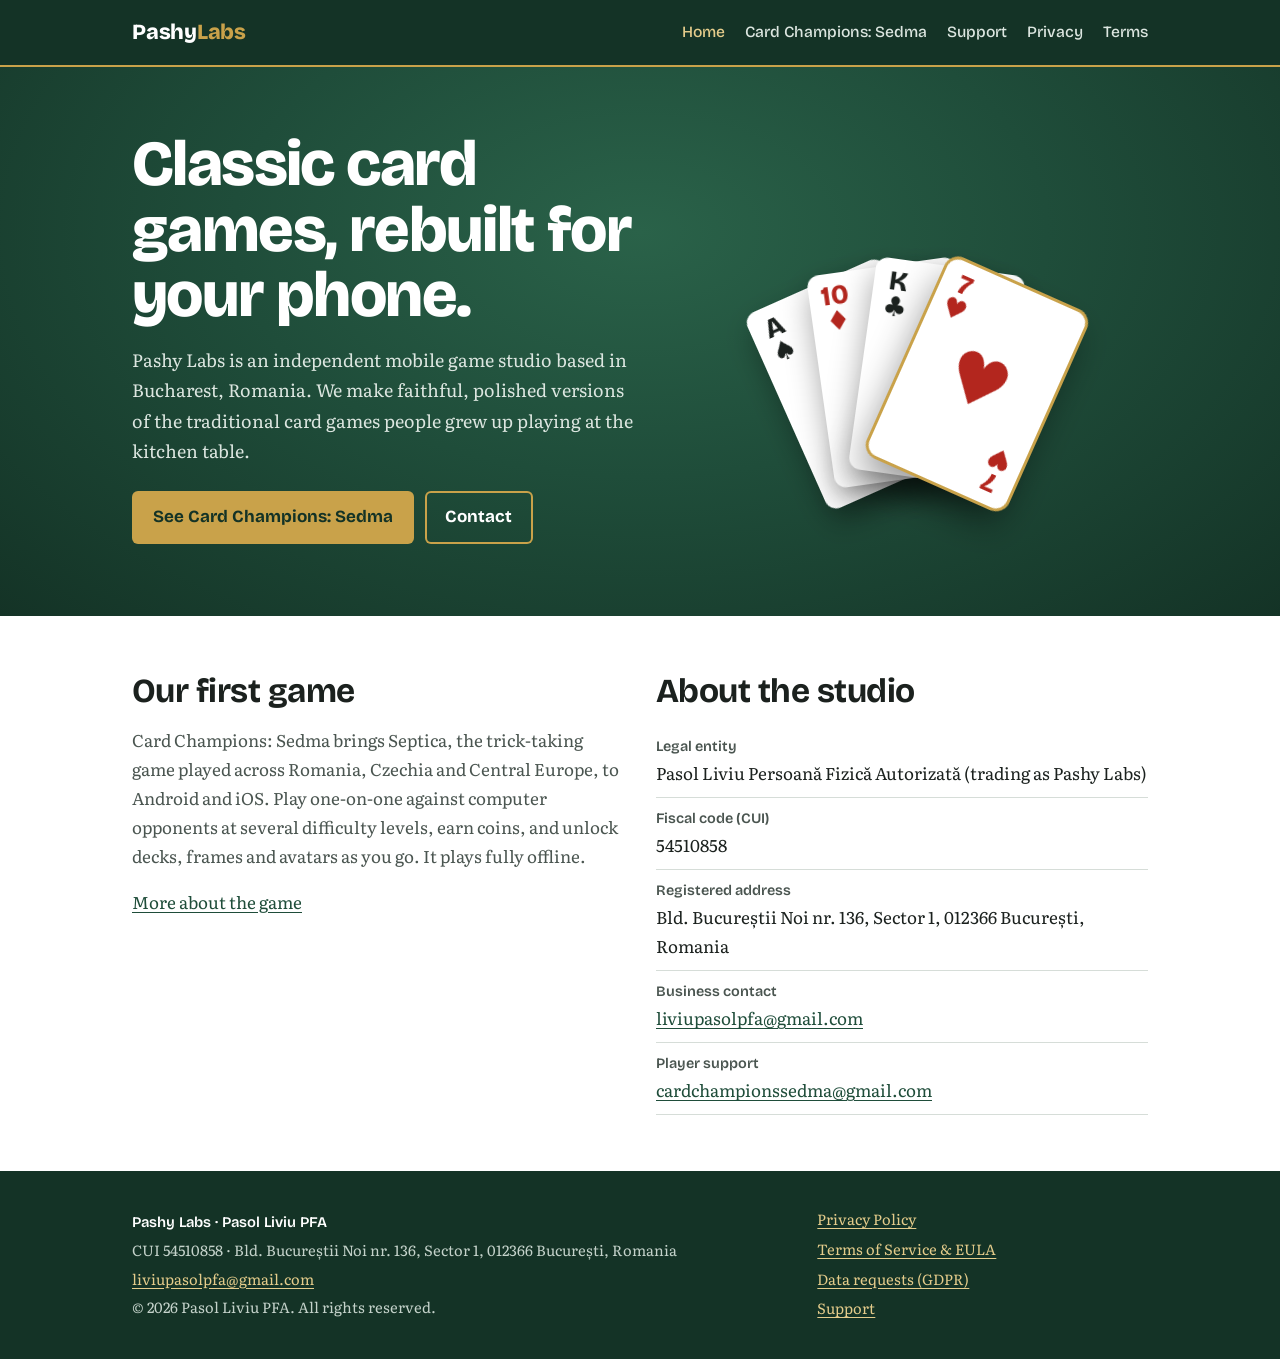
==== index.html @ 29e02c6c "Initial upload All files and folders added for the first version" ====
<!doctype html>
<html lang="en">
<head>
<meta charset="utf-8">
<meta name="viewport" content="width=device-width, initial-scale=1">
<title>Pashy Labs</title>
<meta name="description" content="Pashy Labs is an independent mobile game studio from Romania, the developer of Card Champions: Sedma.">
<link rel="stylesheet" href="style.css">
<link rel="icon" href="assets/icon.png">
</head>
<body>
<header class="site-header">
  <div class="wrap">
    <a class="wordmark" href="index.html">Pashy<span>Labs</span></a>
    <nav class="site-nav" aria-label="Main">
      <a href="index.html" aria-current="page">Home</a>
      <a href="sedma.html">Card Champions: Sedma</a>
      <a href="support.html">Support</a>
      <a href="privacy.html">Privacy</a>
      <a href="terms.html">Terms</a>
    </nav>
  </div>
</header>

<main>
  <section class="table">
    <div class="wrap">
      <div>
        <h1>Classic card games, rebuilt for your phone.</h1>
        <p>Pashy Labs is an independent mobile game studio based in Bucharest, Romania. We make faithful, polished versions of the traditional card games people grew up playing at the kitchen table.</p>
        <a class="btn" href="sedma.html">See Card Champions: Sedma</a>
        <a class="btn ghost" href="support.html">Contact</a>
      </div>
      <div class="fan" aria-hidden="true">
        <div class="card"><span class="idx">A<br>♠</span><span class="pip">♠</span><span class="idx bottom">A<br>♠</span></div>
        <div class="card red"><span class="idx">10<br>♦</span><span class="pip">♦</span><span class="idx bottom">10<br>♦</span></div>
        <div class="card"><span class="idx">K<br>♣</span><span class="pip">♣</span><span class="idx bottom">K<br>♣</span></div>
        <div class="card red"><span class="idx">7<br>♥</span><span class="pip">♥</span><span class="idx bottom">7<br>♥</span></div>
      </div>
    </div>
  </section>

  <section class="section">
    <div class="wrap split">
      <div>
        <h2>Our first game</h2>
        <p class="lede">Card Champions: Sedma brings Septica, the trick-taking game played across Romania, Czechia and Central Europe, to Android and iOS. Play one-on-one against computer opponents at several difficulty levels, earn coins, and unlock decks, frames and avatars as you go. It plays fully offline.</p>
        <p><a href="sedma.html">More about the game</a></p>
      </div>
      <div>
        <h2>About the studio</h2>
        <ul class="facts">
          <li><strong>Legal entity</strong>Pasol Liviu Persoană Fizică Autorizată (trading as Pashy Labs)</li>
          <li><strong>Fiscal code (CUI)</strong>54510858</li>
          <li><strong>Registered address</strong>Bld. Bucureștii Noi nr. 136, Sector 1, 012366 București, Romania</li>
          <li><strong>Business contact</strong><a href="mailto:liviupasolpfa@gmail.com">liviupasolpfa@gmail.com</a></li>
          <li><strong>Player support</strong><a href="mailto:cardchampionssedma@gmail.com">cardchampionssedma@gmail.com</a></li>
        </ul>
      </div>
    </div>
  </section>
</main>

<footer class="site-footer">
  <div class="wrap">
    <div>
      <p class="legal-name">Pashy Labs · Pasol Liviu PFA</p>
      <p>CUI 54510858 · Bld. Bucureștii Noi nr. 136, Sector 1, 012366 București, Romania</p>
      <p><a href="mailto:liviupasolpfa@gmail.com">liviupasolpfa@gmail.com</a></p>
      <p>© 2026 Pasol Liviu PFA. All rights reserved.</p>
    </div>
    <nav aria-label="Legal">
      <a href="privacy.html">Privacy Policy</a>
      <a href="terms.html">Terms of Service &amp; EULA</a>
      <a href="data-request.html">Data requests (GDPR)</a>
      <a href="support.html">Support</a>
    </nav>
  </div>
</footer>
</body>
</html>
---- style.css ----
@import url('https://fonts.googleapis.com/css2?family=Bricolage+Grotesque:opsz,wght@12..96,500;12..96,700;12..96,800&family=Literata:ital,opsz,wght@0,7..72,400;0,7..72,600;1,7..72,400&display=swap');

:root {
  --felt: #1F4D3A;
  --felt-deep: #143326;
  --gold: #C9A24A;
  --gold-soft: #E4CC8B;
  --paper: #FFFFFF;
  --mist: #EEF2EF;
  --ink: #1B211E;
  --ink-soft: #4A5550;
  --suit-red: #B3261E;
  --line: #D6DDD8;
  --display: 'Bricolage Grotesque', system-ui, sans-serif;
  --body: 'Literata', Georgia, serif;
}

* { box-sizing: border-box; }
html { -webkit-text-size-adjust: 100%; }
body {
  margin: 0;
  background: var(--paper);
  color: var(--ink);
  font-family: var(--body);
  font-size: 1.0625rem;
  line-height: 1.7;
}
img { max-width: 100%; display: block; }
a { color: var(--felt); text-underline-offset: 3px; }
a:hover { color: var(--suit-red); }
:focus-visible { outline: 3px solid var(--gold); outline-offset: 3px; border-radius: 2px; }

/* Header */
.site-header {
  background: var(--felt-deep);
  border-bottom: 2px solid var(--gold);
}
.site-header .wrap {
  display: flex; align-items: center; justify-content: space-between;
  gap: 1rem; flex-wrap: wrap; padding-top: .9rem; padding-bottom: .9rem;
}
.wordmark {
  font-family: var(--display); font-weight: 800; font-size: 1.35rem;
  color: #fff; text-decoration: none; letter-spacing: -.01em;
}
.wordmark span { color: var(--gold); }
.wordmark:hover { color: #fff; }
.site-nav { display: flex; gap: 1.25rem; flex-wrap: wrap; }
.site-nav a {
  font-family: var(--display); font-weight: 500; font-size: .98rem;
  color: #DCE6E0; text-decoration: none;
}
.site-nav a:hover, .site-nav a[aria-current="page"] { color: var(--gold-soft); }

.wrap { max-width: 1080px; margin: 0 auto; padding-left: 16px; padding-right: 16px; }
@media (min-width: 720px) { .wrap { padding-left: 32px; padding-right: 32px; } }

/* Hero: the card table */
.table {
  background:
    radial-gradient(ellipse at 50% 30%, #2A6249 0%, var(--felt) 45%, var(--felt-deep) 100%);
  color: #fff;
  overflow: hidden;
}
.table .wrap {
  display: grid; gap: 2.5rem; align-items: center;
  padding-top: 4rem; padding-bottom: 4.5rem;
}
@media (min-width: 860px) { .table .wrap { grid-template-columns: 1.1fr 1fr; } }
.table h1 {
  font-family: var(--display); font-weight: 800;
  font-size: clamp(2.4rem, 6vw, 4rem); line-height: 1.02;
  letter-spacing: -.025em; margin: 0 0 1.1rem;
}
.table p { color: #DCE6E0; max-width: 34em; margin: 0 0 1.5rem; font-size: 1.12rem; }
.btn {
  display: inline-block; font-family: var(--display); font-weight: 700;
  background: var(--gold); color: var(--felt-deep); text-decoration: none;
  padding: .75rem 1.3rem; border-radius: 6px;
}
.btn:hover { background: var(--gold-soft); color: var(--felt-deep); }
.btn.ghost { background: transparent; color: #fff; box-shadow: inset 0 0 0 2px var(--gold); margin-left: .5rem; }
.btn.ghost:hover { background: rgba(201,162,74,.15); color: #fff; }

/* Fanned playing cards */
.fan { position: relative; height: 300px; max-width: 420px; margin: 0 auto; width: 100%; }
.card {
  position: absolute; left: 50%; bottom: 10px;
  width: 150px; height: 214px; margin-left: -75px;
  background: #fff; border-radius: 12px;
  box-shadow: 0 14px 30px rgba(0,0,0,.35);
  transform-origin: 50% 120%;
  color: var(--ink);
  font-family: var(--display); font-weight: 800;
  animation: deal .7s cubic-bezier(.2,.8,.2,1) both;
}
.card .idx { position: absolute; top: 10px; left: 12px; line-height: .95; font-size: 1.7rem; text-align: center; }
.card .idx.bottom { top: auto; left: auto; bottom: 10px; right: 12px; transform: rotate(180deg); }
.card .pip { position: absolute; inset: 0; display: grid; place-items: center; font-size: 4.4rem; }
.card.red { color: var(--suit-red); }
.card:nth-child(1) { transform: rotate(-24deg); animation-delay: .05s; }
.card:nth-child(2) { transform: rotate(-8deg); animation-delay: .15s; }
.card:nth-child(3) { transform: rotate(8deg); animation-delay: .25s; }
.card:nth-child(4) { transform: rotate(24deg); animation-delay: .35s; box-shadow: 0 0 0 3px var(--gold), 0 18px 36px rgba(0,0,0,.4); }
@keyframes deal { from { opacity: 0; translate: 0 60px; } to { opacity: 1; translate: 0 0; } }
@media (prefers-reduced-motion: reduce) { .card { animation: none; } }
@media (max-width: 420px) {
  .fan { height: 250px; }
  .card { width: 120px; height: 172px; margin-left: -60px; }
  .card .pip { font-size: 3.4rem; }
  .card .idx { font-size: 1.35rem; }
}

/* Content sections */
.section { padding: 3.5rem 0; }
.section.alt { background: var(--mist); }
.section h2 {
  font-family: var(--display); font-weight: 700; font-size: clamp(1.6rem, 3.4vw, 2.1rem);
  letter-spacing: -.015em; line-height: 1.15; margin: 0 0 1rem;
}
.lede { max-width: 38em; color: var(--ink-soft); margin-top: 0; }
.split { display: grid; gap: 2rem; }
@media (min-width: 760px) { .split { grid-template-columns: 1fr 1fr; } }
.facts { list-style: none; padding: 0; margin: 0; }
.facts li { padding: .55rem 0; border-bottom: 1px solid var(--line); }
.facts li strong { font-family: var(--display); font-weight: 600; display: block; font-size: .9rem; color: var(--ink-soft); }

.shots { display: grid; grid-template-columns: repeat(auto-fill, minmax(220px, 1fr)); gap: 1rem; margin-top: 1.5rem; }
.shots img { border-radius: 10px; border: 1px solid var(--line); width: 100%; height: auto; }

/* Legal / long-form pages */
.doc-head { background: var(--felt); color: #fff; }
.doc-head .wrap { padding-top: 2.75rem; padding-bottom: 2.5rem; }
.doc-head h1 {
  font-family: var(--display); font-weight: 800; letter-spacing: -.02em;
  font-size: clamp(2rem, 5vw, 2.9rem); line-height: 1.08; margin: 0 0 .5rem;
}
.doc-head p { margin: 0; color: #DCE6E0; }
.doc { max-width: 46rem; padding-top: 2.5rem; padding-bottom: 4rem; }
.doc h2 {
  font-family: var(--display); font-weight: 700; font-size: 1.4rem;
  margin: 2.4rem 0 .6rem; line-height: 1.25;
}
.doc h3 { font-family: var(--display); font-weight: 600; font-size: 1.1rem; margin: 1.6rem 0 .4rem; }
.doc ul { padding-left: 1.2rem; }
.doc li { margin: .3rem 0; }
.caps { font-size: .98rem; }
.note {
  background: var(--mist); border-left: 4px solid var(--gold);
  padding: 1rem 1.2rem; border-radius: 0 8px 8px 0; margin: 1.5rem 0;
}
.toc { background: var(--mist); padding: 1rem 1.3rem; border-radius: 8px; margin-bottom: 1rem; }
.toc ol { margin: .3rem 0 0; padding-left: 1.3rem; }

/* Form */
form.request { display: grid; gap: 1rem; margin-top: 1.5rem; }
form.request label { font-family: var(--display); font-weight: 600; display: grid; gap: .35rem; }
form.request input, form.request select, form.request textarea {
  font: inherit; font-family: var(--body); padding: .65rem .75rem;
  border: 1px solid #AEB9B3; border-radius: 6px; background: #fff; color: var(--ink); width: 100%;
}
form.request textarea { min-height: 130px; resize: vertical; }
form.request .check { display: flex; gap: .6rem; align-items: flex-start; font-family: var(--body); font-weight: 400; }
form.request .check input { width: auto; margin-top: .4rem; }
form.request button {
  justify-self: start; font-family: var(--display); font-weight: 700; font-size: 1rem;
  background: var(--felt); color: #fff; border: 0; padding: .8rem 1.4rem; border-radius: 6px; cursor: pointer;
}
form.request button:hover { background: var(--felt-deep); }
.form-msg { font-family: var(--display); color: var(--felt); min-height: 1.5em; }

/* Footer */
.site-footer { background: var(--felt-deep); color: #C4D2CA; font-size: .92rem; }
.site-footer .wrap { padding-top: 2.25rem; padding-bottom: 2.25rem; display: grid; gap: 1.5rem; }
@media (min-width: 760px) { .site-footer .wrap { grid-template-columns: 2fr 1fr; } }
.site-footer a { color: var(--gold-soft); }
.site-footer p { margin: .2rem 0; }
.site-footer .legal-name { color: #fff; font-family: var(--display); font-weight: 600; }
.site-footer nav { display: grid; gap: .3rem; align-content: start; }
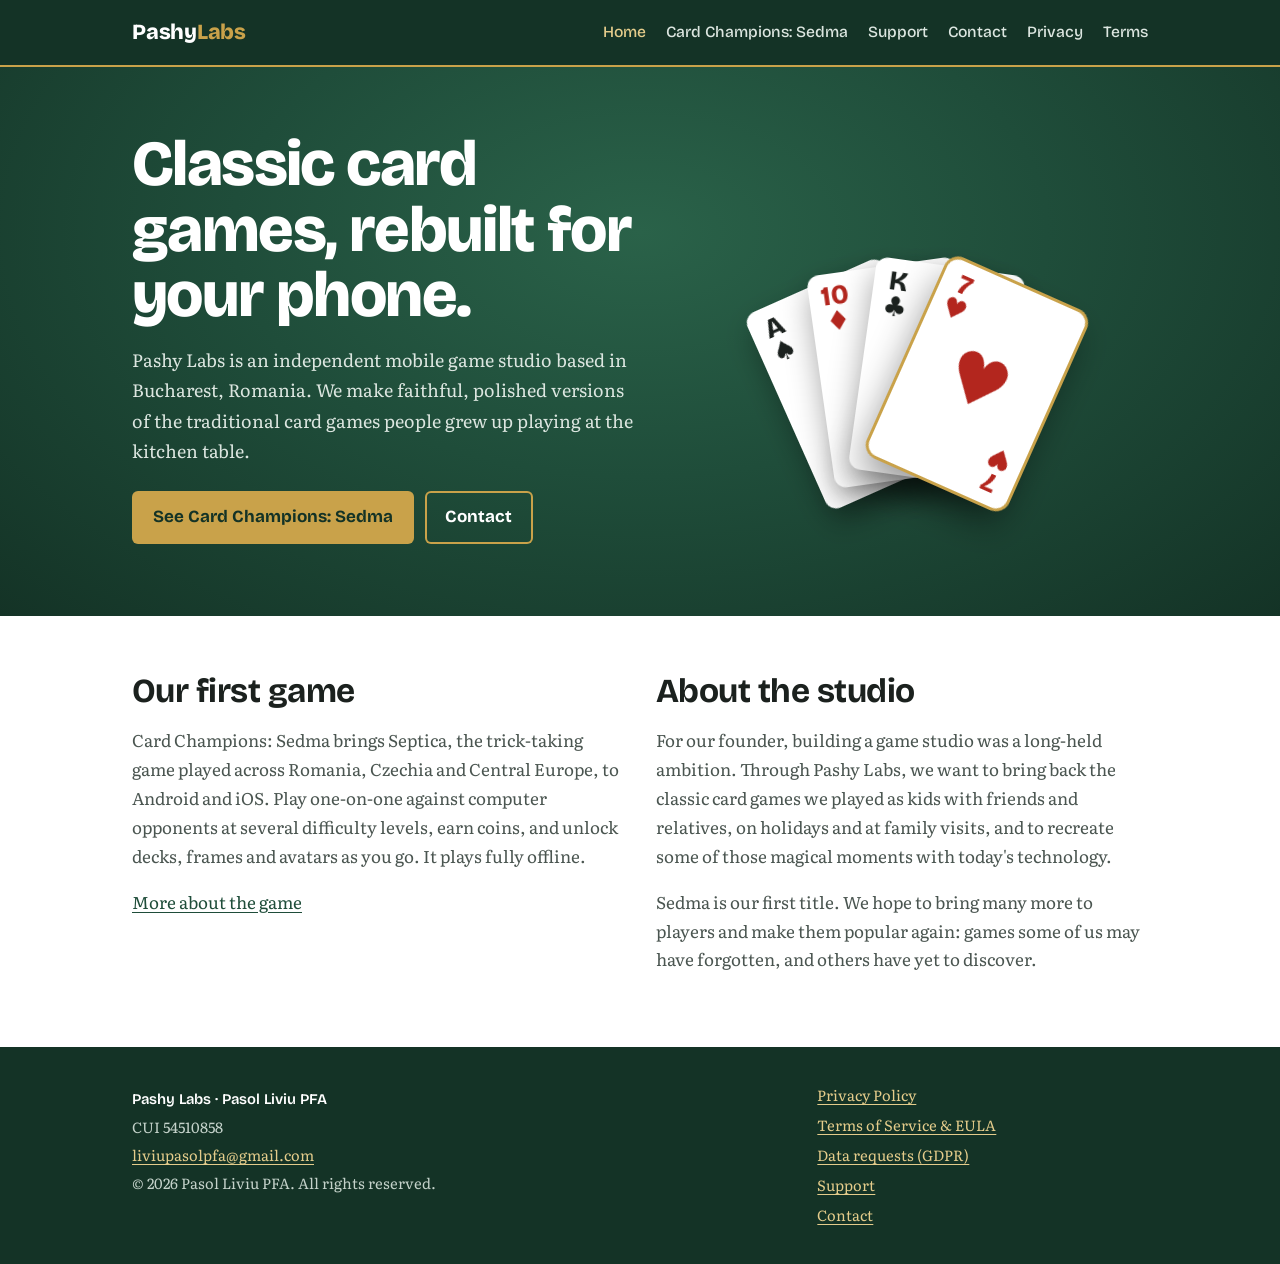
==== commit df70ebbd: "Update 001 -Revised structure of site. Moved contacts back -Added media for the game -Added additi" ====
--- a/index.html
+++ b/index.html
@@ -16,6 +16,7 @@
       <a href="index.html" aria-current="page">Home</a>
       <a href="sedma.html">Card Champions: Sedma</a>
       <a href="support.html">Support</a>
+      <a href="contact.html">Contact</a>
       <a href="privacy.html">Privacy</a>
       <a href="terms.html">Terms</a>
     </nav>
@@ -29,7 +30,7 @@
         <h1>Classic card games, rebuilt for your phone.</h1>
         <p>Pashy Labs is an independent mobile game studio based in Bucharest, Romania. We make faithful, polished versions of the traditional card games people grew up playing at the kitchen table.</p>
         <a class="btn" href="sedma.html">See Card Champions: Sedma</a>
-        <a class="btn ghost" href="support.html">Contact</a>
+        <a class="btn ghost" href="contact.html">Contact</a>
       </div>
       <div class="fan" aria-hidden="true">
         <div class="card"><span class="idx">A<br>♠</span><span class="pip">♠</span><span class="idx bottom">A<br>♠</span></div>
@@ -49,13 +50,8 @@
       </div>
       <div>
         <h2>About the studio</h2>
-        <ul class="facts">
-          <li><strong>Legal entity</strong>Pasol Liviu Persoană Fizică Autorizată (trading as Pashy Labs)</li>
-          <li><strong>Fiscal code (CUI)</strong>54510858</li>
-          <li><strong>Registered address</strong>Bld. Bucureștii Noi nr. 136, Sector 1, 012366 București, Romania</li>
-          <li><strong>Business contact</strong><a href="mailto:liviupasolpfa@gmail.com">liviupasolpfa@gmail.com</a></li>
-          <li><strong>Player support</strong><a href="mailto:cardchampionssedma@gmail.com">cardchampionssedma@gmail.com</a></li>
-        </ul>
+        <p class="lede">For our founder, building a game studio was a long-held ambition. Through Pashy Labs, we want to bring back the classic card games we played as kids with friends and relatives, on holidays and at family visits, and to recreate some of those magical moments with today's technology.</p>
+        <p class="lede">Sedma is our first title. We hope to bring many more to players and make them popular again: games some of us may have forgotten, and others have yet to discover.</p>
       </div>
     </div>
   </section>
@@ -65,7 +61,7 @@
   <div class="wrap">
     <div>
       <p class="legal-name">Pashy Labs · Pasol Liviu PFA</p>
-      <p>CUI 54510858 · Bld. Bucureștii Noi nr. 136, Sector 1, 012366 București, Romania</p>
+      <p>CUI 54510858</p>
       <p><a href="mailto:liviupasolpfa@gmail.com">liviupasolpfa@gmail.com</a></p>
       <p>© 2026 Pasol Liviu PFA. All rights reserved.</p>
     </div>
@@ -74,6 +70,7 @@
       <a href="terms.html">Terms of Service &amp; EULA</a>
       <a href="data-request.html">Data requests (GDPR)</a>
       <a href="support.html">Support</a>
+      <a href="contact.html">Contact</a>
     </nav>
   </div>
 </footer>
--- a/style.css
+++ b/style.css
@@ -125,7 +125,9 @@
 .facts li { padding: .55rem 0; border-bottom: 1px solid var(--line); }
 .facts li strong { font-family: var(--display); font-weight: 600; display: block; font-size: .9rem; color: var(--ink-soft); }
 
-.shots { display: grid; grid-template-columns: repeat(auto-fill, minmax(220px, 1fr)); gap: 1rem; margin-top: 1.5rem; }
+.trailer { width: 100%; display: block; border-radius: 10px; background: #000; border: 1px solid var(--line); aspect-ratio: 16 / 9; margin-top: 1.25rem; }
+.shots { display: grid; grid-template-columns: 1fr; gap: 1rem; margin-top: 1rem; }
+@media (min-width: 640px) { .shots { grid-template-columns: 1fr 1fr; } }
 .shots img { border-radius: 10px; border: 1px solid var(--line); width: 100%; height: auto; }
 
 /* Legal / long-form pages */
@@ -177,3 +179,4 @@
 .site-footer p { margin: .2rem 0; }
 .site-footer .legal-name { color: #fff; font-family: var(--display); font-weight: 600; }
 .site-footer nav { display: grid; gap: .3rem; align-content: start; }
+.doc .facts { padding-left: 0; }
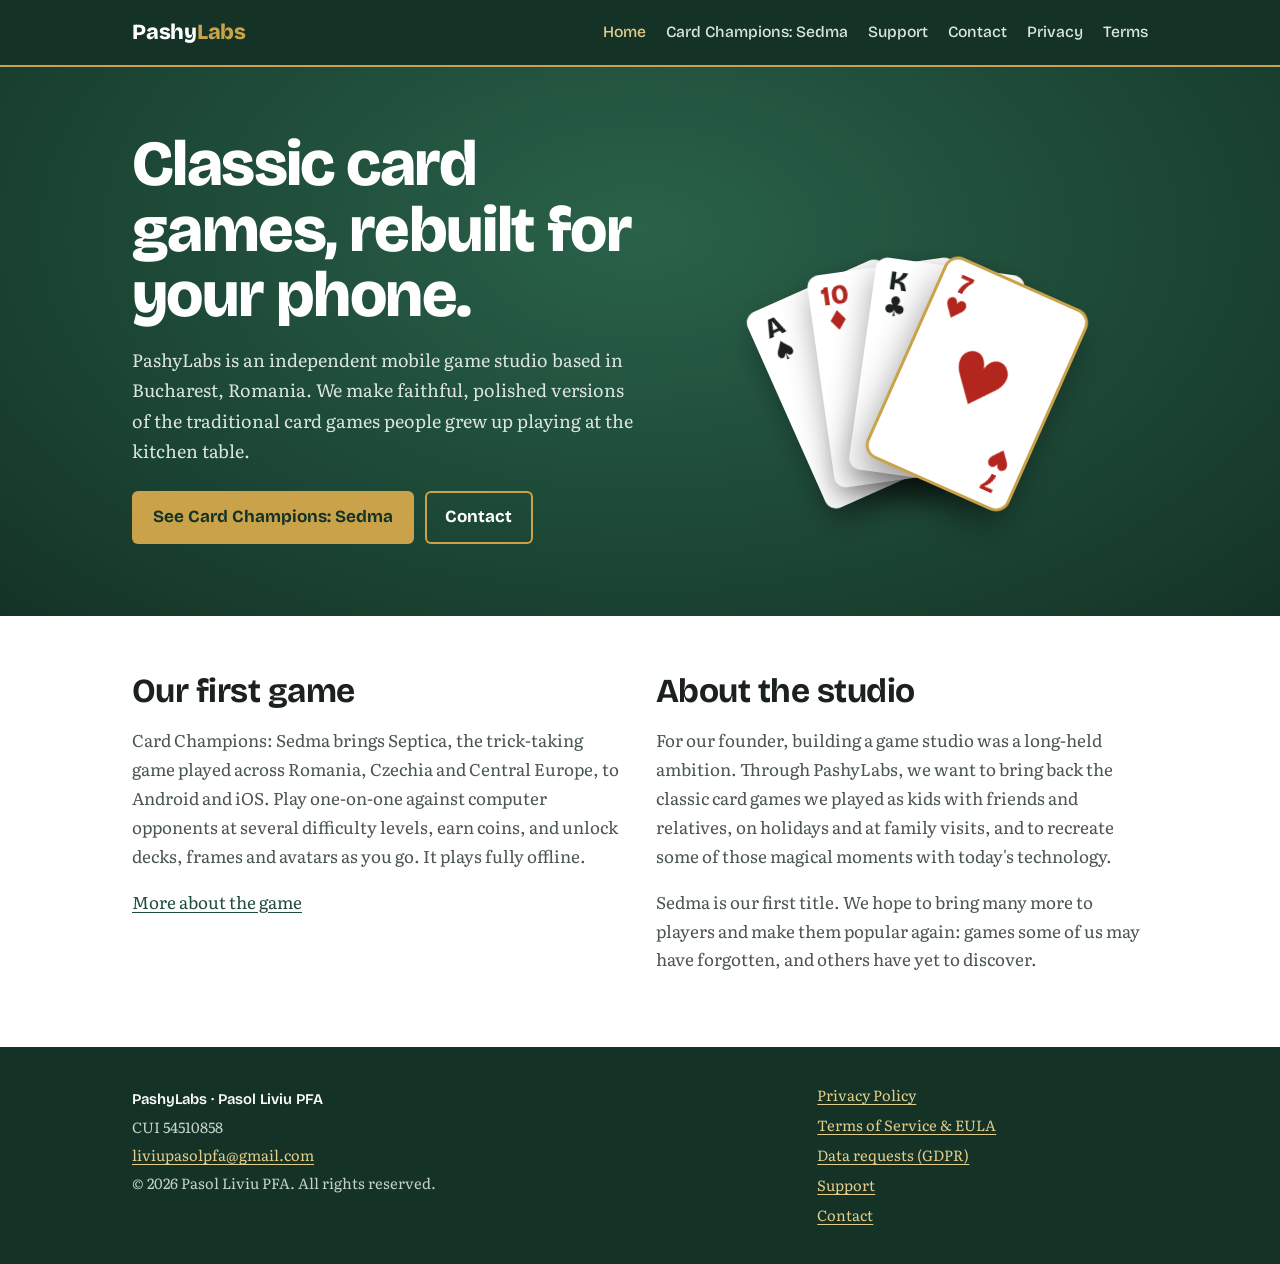
==== commit 3e0c4892: "Update 002 Modified name and address" ====
--- a/index.html
+++ b/index.html
@@ -3,8 +3,8 @@
 <head>
 <meta charset="utf-8">
 <meta name="viewport" content="width=device-width, initial-scale=1">
-<title>Pashy Labs</title>
-<meta name="description" content="Pashy Labs is an independent mobile game studio from Romania, the developer of Card Champions: Sedma.">
+<title>PashyLabs</title>
+<meta name="description" content="PashyLabs is an independent mobile game studio from Romania, the developer of Card Champions: Sedma.">
 <link rel="stylesheet" href="style.css">
 <link rel="icon" href="assets/icon.png">
 </head>
@@ -28,7 +28,7 @@
     <div class="wrap">
       <div>
         <h1>Classic card games, rebuilt for your phone.</h1>
-        <p>Pashy Labs is an independent mobile game studio based in Bucharest, Romania. We make faithful, polished versions of the traditional card games people grew up playing at the kitchen table.</p>
+        <p>PashyLabs is an independent mobile game studio based in Bucharest, Romania. We make faithful, polished versions of the traditional card games people grew up playing at the kitchen table.</p>
         <a class="btn" href="sedma.html">See Card Champions: Sedma</a>
         <a class="btn ghost" href="contact.html">Contact</a>
       </div>
@@ -50,7 +50,7 @@
       </div>
       <div>
         <h2>About the studio</h2>
-        <p class="lede">For our founder, building a game studio was a long-held ambition. Through Pashy Labs, we want to bring back the classic card games we played as kids with friends and relatives, on holidays and at family visits, and to recreate some of those magical moments with today's technology.</p>
+        <p class="lede">For our founder, building a game studio was a long-held ambition. Through PashyLabs, we want to bring back the classic card games we played as kids with friends and relatives, on holidays and at family visits, and to recreate some of those magical moments with today's technology.</p>
         <p class="lede">Sedma is our first title. We hope to bring many more to players and make them popular again: games some of us may have forgotten, and others have yet to discover.</p>
       </div>
     </div>
@@ -60,7 +60,7 @@
 <footer class="site-footer">
   <div class="wrap">
     <div>
-      <p class="legal-name">Pashy Labs · Pasol Liviu PFA</p>
+      <p class="legal-name">PashyLabs · Pasol Liviu PFA</p>
       <p>CUI 54510858</p>
       <p><a href="mailto:liviupasolpfa@gmail.com">liviupasolpfa@gmail.com</a></p>
       <p>© 2026 Pasol Liviu PFA. All rights reserved.</p>
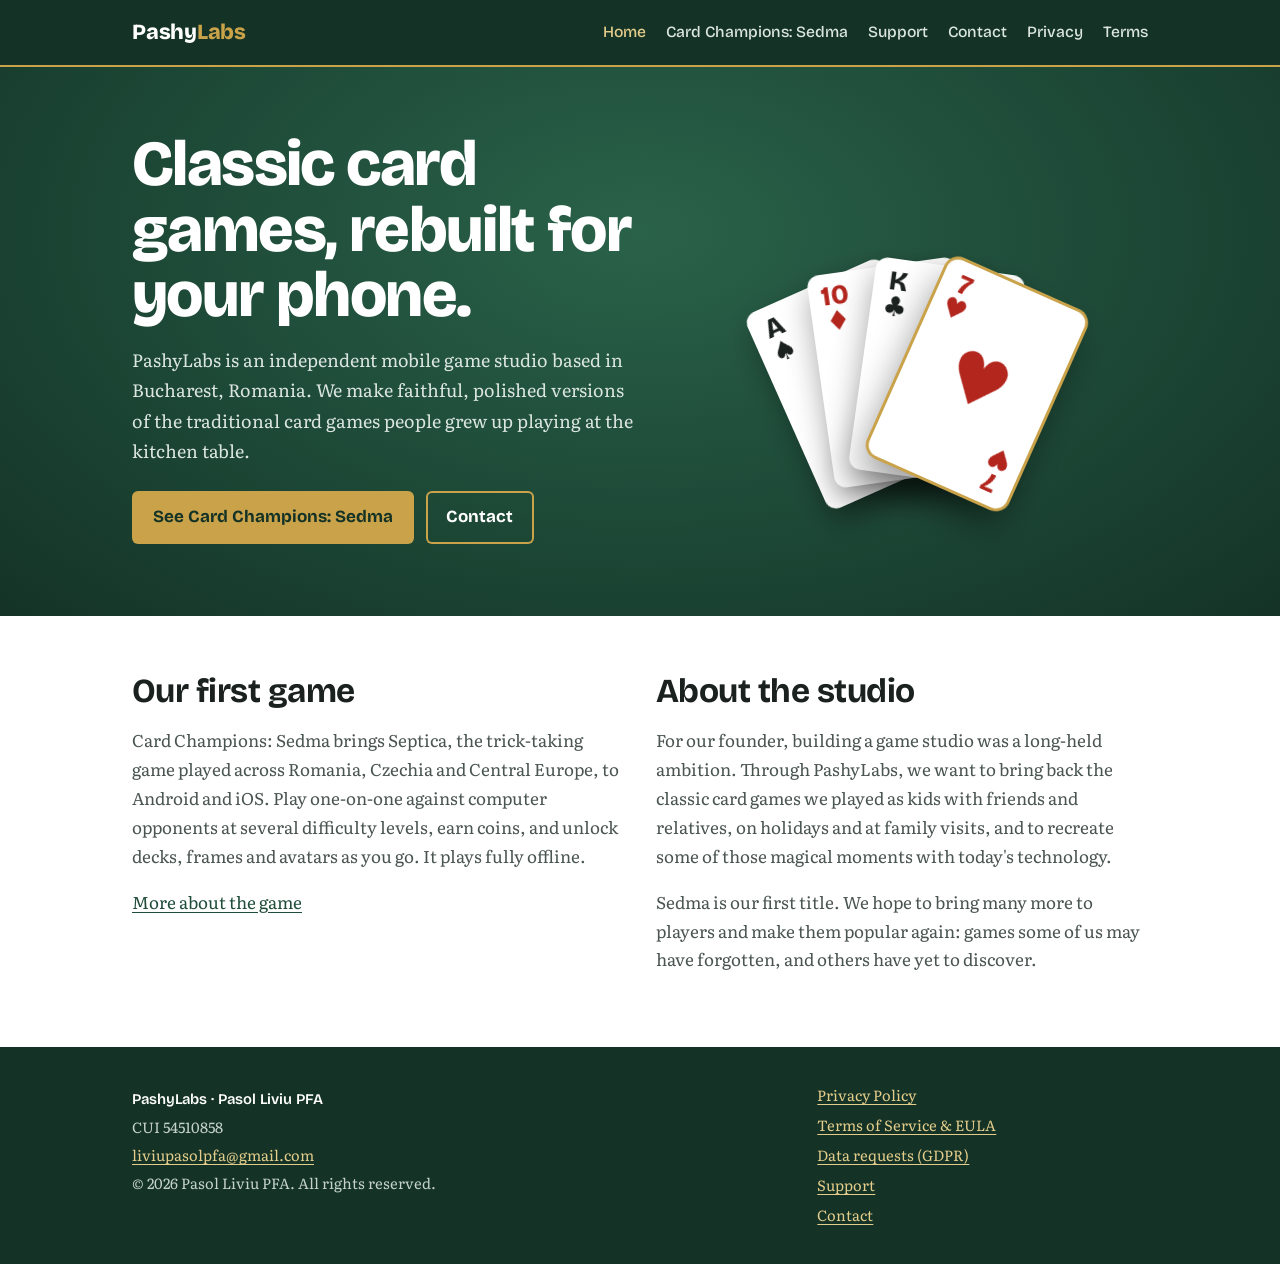
==== commit ef9c3483: "Version 003 -Mobile updates" ====
--- a/index.html
+++ b/index.html
@@ -12,7 +12,8 @@
 <header class="site-header">
   <div class="wrap">
     <a class="wordmark" href="index.html">Pashy<span>Labs</span></a>
-    <nav class="site-nav" aria-label="Main">
+    <button class="menu-btn" type="button" aria-expanded="false" aria-controls="site-nav">Menu</button>
+    <nav class="site-nav" id="site-nav" aria-label="Main">
       <a href="index.html" aria-current="page">Home</a>
       <a href="sedma.html">Card Champions: Sedma</a>
       <a href="support.html">Support</a>
@@ -29,8 +30,10 @@
       <div>
         <h1>Classic card games, rebuilt for your phone.</h1>
         <p>PashyLabs is an independent mobile game studio based in Bucharest, Romania. We make faithful, polished versions of the traditional card games people grew up playing at the kitchen table.</p>
-        <a class="btn" href="sedma.html">See Card Champions: Sedma</a>
-        <a class="btn ghost" href="contact.html">Contact</a>
+        <div class="actions">
+          <a class="btn" href="sedma.html">See Card Champions: Sedma</a>
+          <a class="btn ghost" href="contact.html">Contact</a>
+        </div>
       </div>
       <div class="fan" aria-hidden="true">
         <div class="card"><span class="idx">A<br>♠</span><span class="pip">♠</span><span class="idx bottom">A<br>♠</span></div>
@@ -74,5 +77,17 @@
     </nav>
   </div>
 </footer>
+<script>
+(function () {
+  var b = document.querySelector('.menu-btn'), n = document.getElementById('site-nav');
+  if (!b || !n) return;
+  b.addEventListener('click', function () {
+    var open = b.getAttribute('aria-expanded') === 'true';
+    b.setAttribute('aria-expanded', String(!open));
+    b.textContent = open ? 'Menu' : 'Close';
+    n.classList.toggle('open', !open);
+  });
+})();
+</script>
 </body>
 </html>
--- a/style.css
+++ b/style.css
@@ -79,7 +79,7 @@
   padding: .75rem 1.3rem; border-radius: 6px;
 }
 .btn:hover { background: var(--gold-soft); color: var(--felt-deep); }
-.btn.ghost { background: transparent; color: #fff; box-shadow: inset 0 0 0 2px var(--gold); margin-left: .5rem; }
+.btn.ghost { background: transparent; color: #fff; box-shadow: inset 0 0 0 2px var(--gold); }
 .btn.ghost:hover { background: rgba(201,162,74,.15); color: #fff; }
 
 /* Fanned playing cards */
@@ -104,12 +104,6 @@
 .card:nth-child(4) { transform: rotate(24deg); animation-delay: .35s; box-shadow: 0 0 0 3px var(--gold), 0 18px 36px rgba(0,0,0,.4); }
 @keyframes deal { from { opacity: 0; translate: 0 60px; } to { opacity: 1; translate: 0 0; } }
 @media (prefers-reduced-motion: reduce) { .card { animation: none; } }
-@media (max-width: 420px) {
-  .fan { height: 250px; }
-  .card { width: 120px; height: 172px; margin-left: -60px; }
-  .card .pip { font-size: 3.4rem; }
-  .card .idx { font-size: 1.35rem; }
-}
 
 /* Content sections */
 .section { padding: 3.5rem 0; }
@@ -180,3 +174,37 @@
 .site-footer .legal-name { color: #fff; font-family: var(--display); font-weight: 600; }
 .site-footer nav { display: grid; gap: .3rem; align-content: start; }
 .doc .facts { padding-left: 0; }
+.actions { display: flex; flex-wrap: wrap; gap: .75rem; }
+
+/* Mobile menu */
+.menu-btn { display: none; }
+@media (max-width: 719px) {
+  .menu-btn {
+    display: inline-block; font-family: var(--display); font-weight: 600; font-size: .95rem;
+    background: transparent; color: #fff; border: 1.5px solid var(--gold); border-radius: 6px;
+    padding: .4rem .85rem; cursor: pointer;
+  }
+  .site-nav { display: none; width: 100%; flex-direction: column; gap: 0; padding-top: .4rem; }
+  .site-nav.open { display: flex; }
+  .site-nav a { padding: .7rem 0; border-top: 1px solid rgba(255,255,255,.1); font-size: 1.02rem; }
+}
+
+/* Phone layout */
+@media (max-width: 600px) {
+  body { font-size: 1rem; line-height: 1.65; }
+  .table .wrap { padding-top: 2.25rem; padding-bottom: 2.5rem; gap: 1.5rem; }
+  .table h1 { font-size: 2.2rem; margin-bottom: .8rem; }
+  .table p { font-size: 1rem; margin-bottom: 1.1rem; }
+  .fan { height: 170px; max-width: 280px; }
+  .card { width: 92px; height: 132px; margin-left: -46px; border-radius: 9px; bottom: 4px; }
+  .card .pip { font-size: 2.6rem; }
+  .card .idx { font-size: 1.05rem; top: 7px; left: 8px; }
+  .card .idx.bottom { bottom: 7px; right: 8px; }
+  .section { padding: 2.25rem 0; }
+  .section h2 { font-size: 1.5rem; }
+  .doc-head .wrap { padding-top: 1.75rem; padding-bottom: 1.6rem; }
+  .doc-head h1 { font-size: 1.85rem; }
+  .doc { padding-top: 1.5rem; padding-bottom: 2.5rem; }
+  .doc h2 { font-size: 1.2rem; margin-top: 1.9rem; }
+  .btn { padding: .7rem 1.1rem; font-size: .98rem; }
+}
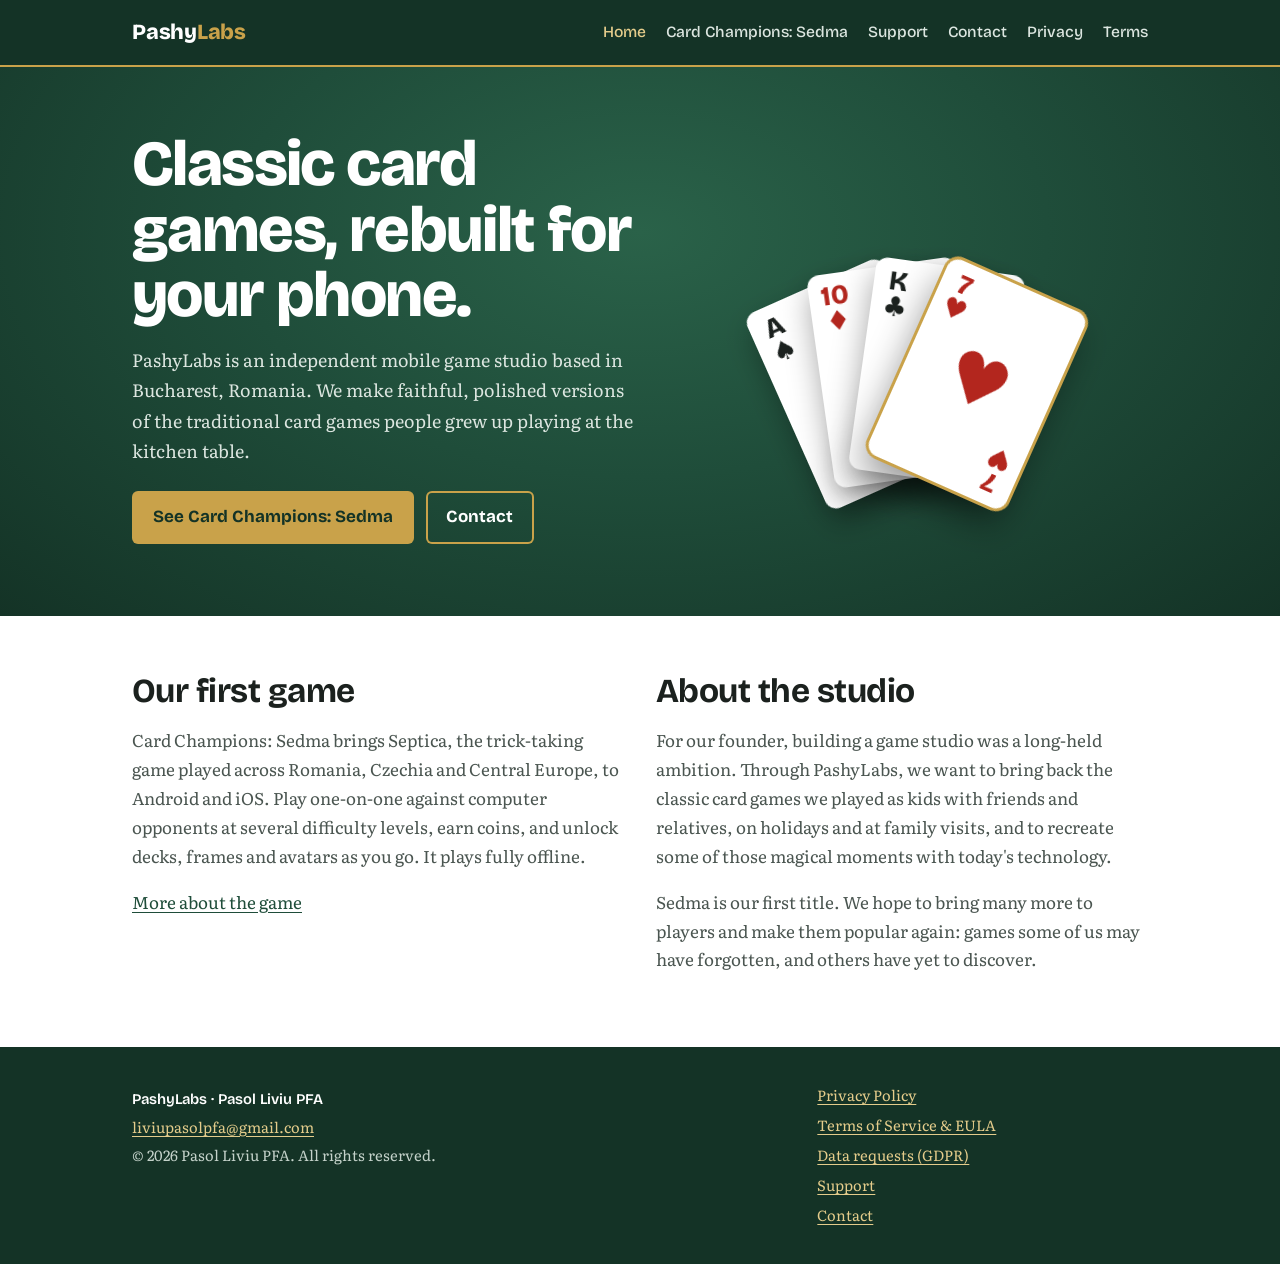
==== commit 1d5ad156: "Update 004 Removal of CUI" ====
--- a/index.html
+++ b/index.html
@@ -64,7 +64,6 @@
   <div class="wrap">
     <div>
       <p class="legal-name">PashyLabs · Pasol Liviu PFA</p>
-      <p>CUI 54510858</p>
       <p><a href="mailto:liviupasolpfa@gmail.com">liviupasolpfa@gmail.com</a></p>
       <p>© 2026 Pasol Liviu PFA. All rights reserved.</p>
     </div>
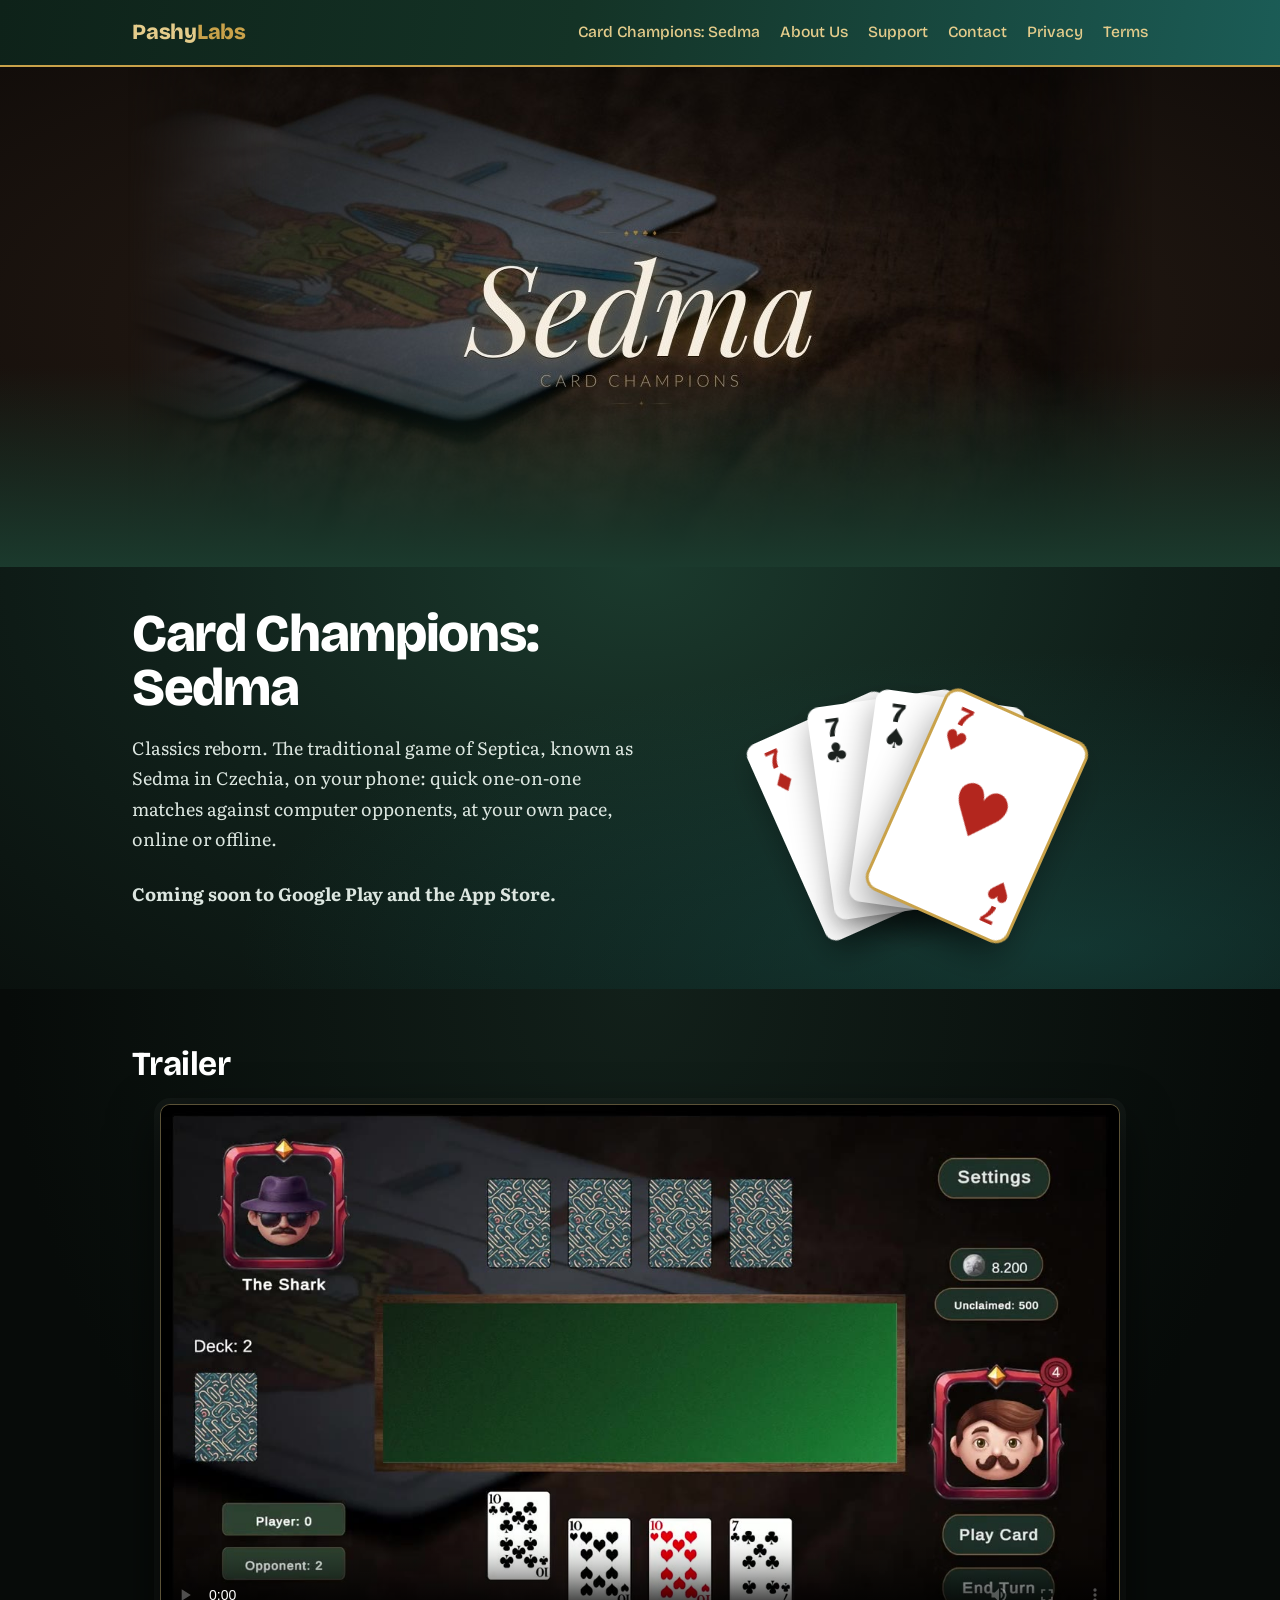
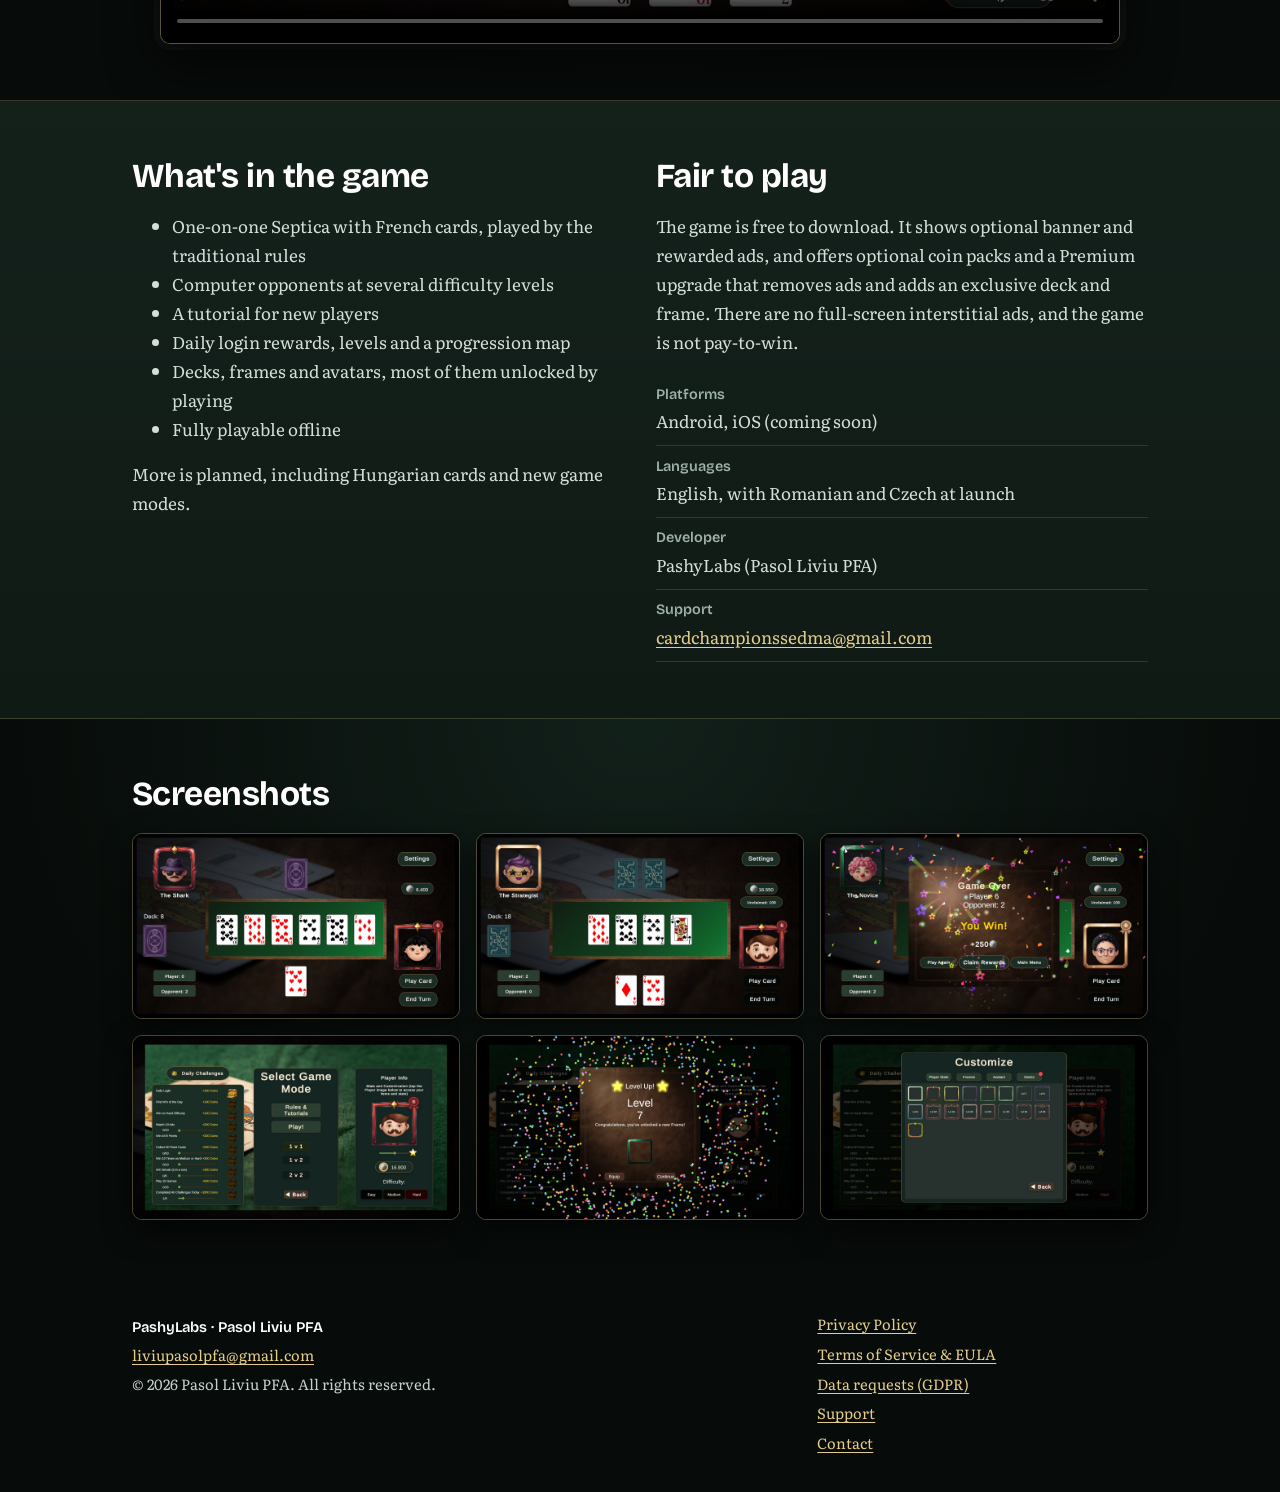
==== commit fd638821: "Add files via upload" ====
--- a/index.html
+++ b/index.html
@@ -3,19 +3,24 @@
 <head>
 <meta charset="utf-8">
 <meta name="viewport" content="width=device-width, initial-scale=1">
-<title>PashyLabs</title>
-<meta name="description" content="PashyLabs is an independent mobile game studio from Romania, the developer of Card Champions: Sedma.">
-<link rel="stylesheet" href="style.css">
+<title>Card Champions: Sedma</title>
+<meta name="description" content="Card Champions: Sedma – the classic Septica card game for Android and iOS, by PashyLabs.">
+<link rel="canonical" href="https://pashylabs.com/">
+<meta property="og:title" content="Card Champions: Sedma">
+<meta property="og:description" content="The classic Septica card game for Android and iOS, by PashyLabs.">
+<meta property="og:image" content="https://pashylabs.com/assets/sedma-banner.jpg">
+<meta property="og:type" content="website">
+<link rel="stylesheet" href="style.css?v=4">
 <link rel="icon" href="assets/icon.png">
 </head>
-<body>
+<body class="dark">
 <header class="site-header">
   <div class="wrap">
     <a class="wordmark" href="index.html">Pashy<span>Labs</span></a>
     <button class="menu-btn" type="button" aria-expanded="false" aria-controls="site-nav">Menu</button>
     <nav class="site-nav" id="site-nav" aria-label="Main">
-      <a href="index.html" aria-current="page">Home</a>
-      <a href="sedma.html">Card Champions: Sedma</a>
+      <a href="index.html" aria-current="page">Card Champions: Sedma</a>
+      <a href="about.html">About Us</a>
       <a href="support.html">Support</a>
       <a href="contact.html">Contact</a>
       <a href="privacy.html">Privacy</a>
@@ -25,36 +30,72 @@
 </header>
 
 <main>
-  <section class="table">
+  <section class="banner">
+    <img src="assets/sedma-banner.jpg" width="1024" height="500" alt="Sedma – Card Champions">
+  </section>
+
+  <section class="table intro">
     <div class="wrap">
       <div>
-        <h1>Classic card games, rebuilt for your phone.</h1>
-        <p>PashyLabs is an independent mobile game studio based in Bucharest, Romania. We make faithful, polished versions of the traditional card games people grew up playing at the kitchen table.</p>
-        <div class="actions">
-          <a class="btn" href="sedma.html">See Card Champions: Sedma</a>
-          <a class="btn ghost" href="contact.html">Contact</a>
-        </div>
+        <h1>Card Champions: Sedma</h1>
+        <p>Classics reborn. The traditional game of Septica, known as Sedma in Czechia, on your phone: quick one-on-one matches against computer opponents, at your own pace, online or offline.</p>
+        <p><strong>Coming soon to Google Play and the App Store.</strong></p>
       </div>
       <div class="fan" aria-hidden="true">
-        <div class="card"><span class="idx">A<br>♠</span><span class="pip">♠</span><span class="idx bottom">A<br>♠</span></div>
-        <div class="card red"><span class="idx">10<br>♦</span><span class="pip">♦</span><span class="idx bottom">10<br>♦</span></div>
-        <div class="card"><span class="idx">K<br>♣</span><span class="pip">♣</span><span class="idx bottom">K<br>♣</span></div>
+        <div class="card red"><span class="idx">7<br>♦</span><span class="pip">♦</span><span class="idx bottom">7<br>♦</span></div>
+        <div class="card"><span class="idx">7<br>♣</span><span class="pip">♣</span><span class="idx bottom">7<br>♣</span></div>
+        <div class="card"><span class="idx">7<br>♠</span><span class="pip">♠</span><span class="idx bottom">7<br>♠</span></div>
         <div class="card red"><span class="idx">7<br>♥</span><span class="pip">♥</span><span class="idx bottom">7<br>♥</span></div>
       </div>
     </div>
   </section>
 
-  <section class="section">
+  <section class="section stage" id="trailer">
+    <div class="wrap">
+      <h2>Trailer</h2>
+      <video class="trailer" controls preload="metadata" poster="assets/trailer-poster.jpg" playsinline>
+        <source src="assets/sedma-trailer.mp4" type="video/mp4">
+      </video>
+    </div>
+  </section>
+
+  <section class="section info" id="about-game">
     <div class="wrap split">
       <div>
-        <h2>Our first game</h2>
-        <p class="lede">Card Champions: Sedma brings Septica, the trick-taking game played across Romania, Czechia and Central Europe, to Android and iOS. Play one-on-one against computer opponents at several difficulty levels, earn coins, and unlock decks, frames and avatars as you go. It plays fully offline.</p>
-        <p><a href="sedma.html">More about the game</a></p>
+        <h2>What's in the game</h2>
+        <ul>
+          <li>One-on-one Septica with French cards, played by the traditional rules</li>
+          <li>Computer opponents at several difficulty levels</li>
+          <li>A tutorial for new players</li>
+          <li>Daily login rewards, levels and a progression map</li>
+          <li>Decks, frames and avatars, most of them unlocked by playing</li>
+          <li>Fully playable offline</li>
+        </ul>
+        <p>More is planned, including Hungarian cards and new game modes.</p>
       </div>
       <div>
-        <h2>About the studio</h2>
-        <p class="lede">For our founder, building a game studio was a long-held ambition. Through PashyLabs, we want to bring back the classic card games we played as kids with friends and relatives, on holidays and at family visits, and to recreate some of those magical moments with today's technology.</p>
-        <p class="lede">Sedma is our first title. We hope to bring many more to players and make them popular again: games some of us may have forgotten, and others have yet to discover.</p>
+        <h2>Fair to play</h2>
+        <p>The game is free to download. It shows optional banner and rewarded ads, and offers optional coin packs and a Premium upgrade that removes ads and adds an exclusive deck and frame. There are no full-screen interstitial ads, and the game is not pay-to-win.</p>
+        <ul class="facts">
+          <li><strong>Platforms</strong>Android, iOS (coming soon)</li>
+          <li><strong>Languages</strong>English, with Romanian and Czech at launch</li>
+          <li><strong>Developer</strong>PashyLabs (Pasol Liviu PFA)</li>
+          <li><strong>Support</strong><a href="mailto:cardchampionssedma@gmail.com">cardchampionssedma@gmail.com</a></li>
+        </ul>
+      </div>
+    </div>
+  </section>
+
+  <section class="section stage" id="screenshots">
+    <div class="wrap">
+      <h2>Screenshots</h2>
+      <div class="shots">
+        <a href="assets/screenshot-1.jpg"><img src="assets/screenshot-1.jpg" width="1600" height="900" alt="A round in progress against the opponent The Shark, with six cards on the table" loading="lazy"></a>
+        <a href="assets/screenshot-2.jpg"><img src="assets/screenshot-2.jpg" width="1600" height="900" alt="A round against The Strategist, played with a teal card-back deck" loading="lazy"></a>
+        <a href="assets/screenshot-3.jpg"><img src="assets/screenshot-3.jpg" width="1600" height="900" alt="Victory screen with a coin reward and confetti" loading="lazy"></a>
+        <a href="assets/screenshot-4.jpg"><img src="assets/screenshot-4.jpg" width="1600" height="900" alt="Game mode menu with daily challenges, player info and difficulty choice" loading="lazy"></a>
+        <a href="assets/screenshot-5.jpg"><img src="assets/screenshot-5.jpg" width="1600" height="900" alt="Level Up panel announcing a newly unlocked frame" loading="lazy"></a>
+        <a href="assets/screenshot-6.jpg"><img src="assets/screenshot-6.jpg" width="1600" height="900" alt="Customize panel with frames to unlock at higher levels" loading="lazy"></a>
       </div>
     </div>
   </section>
@@ -88,5 +129,27 @@
   });
 })();
 </script>
+<script>
+(function () {
+  var links = document.querySelectorAll('.shots a');
+  if (!links.length) return;
+  var box = document.createElement('div');
+  box.className = 'lightbox'; box.hidden = true;
+  box.setAttribute('role', 'dialog'); box.setAttribute('aria-label', 'Screenshot');
+  box.innerHTML = '<img alt=""><button type="button" aria-label="Close">&times;</button>';
+  document.body.appendChild(box);
+  var big = box.querySelector('img'), btn = box.querySelector('button'), last = null;
+  function close() { box.hidden = true; document.body.classList.remove('lb-open'); if (last) last.focus(); }
+  links.forEach(function (a) {
+    a.addEventListener('click', function (e) {
+      e.preventDefault(); last = a;
+      var im = a.querySelector('img'); big.src = a.getAttribute('href'); big.alt = im ? im.alt : '';
+      box.hidden = false; document.body.classList.add('lb-open'); btn.focus();
+    });
+  });
+  box.addEventListener('click', close);
+  document.addEventListener('keydown', function (e) { if (e.key === 'Escape' && !box.hidden) close(); });
+})();
+</script>
 </body>
 </html>
--- a/style.css
+++ b/style.css
@@ -3,6 +3,8 @@
 :root {
   --felt: #1F4D3A;
   --felt-deep: #143326;
+  --felt-night: #0E2219;
+  --teal: #1B5C56;
   --gold: #C9A24A;
   --gold-soft: #E4CC8B;
   --paper: #FFFFFF;
@@ -32,7 +34,7 @@
 
 /* Header */
 .site-header {
-  background: var(--felt-deep);
+  background: linear-gradient(100deg, var(--felt-night) 0%, var(--felt-deep) 45%, var(--teal) 100%);
   border-bottom: 2px solid var(--gold);
 }
 .site-header .wrap {
@@ -58,6 +60,8 @@
 /* Hero: the card table */
 .table {
   background:
+    radial-gradient(ellipse at 16% 18%, rgba(228,204,139,.16) 0%, transparent 42%),
+    radial-gradient(ellipse at 84% 88%, rgba(27,92,86,.7) 0%, transparent 55%),
     radial-gradient(ellipse at 50% 30%, #2A6249 0%, var(--felt) 45%, var(--felt-deep) 100%);
   color: #fff;
   overflow: hidden;
@@ -75,10 +79,10 @@
 .table p { color: #DCE6E0; max-width: 34em; margin: 0 0 1.5rem; font-size: 1.12rem; }
 .btn {
   display: inline-block; font-family: var(--display); font-weight: 700;
-  background: var(--gold); color: var(--felt-deep); text-decoration: none;
+  background: linear-gradient(180deg, var(--gold-soft) 0%, var(--gold) 100%); color: var(--felt-deep); text-decoration: none;
   padding: .75rem 1.3rem; border-radius: 6px;
 }
-.btn:hover { background: var(--gold-soft); color: var(--felt-deep); }
+.btn:hover { background: linear-gradient(180deg, #F0DDA6 0%, var(--gold-soft) 100%); color: var(--felt-deep); }
 .btn.ghost { background: transparent; color: #fff; box-shadow: inset 0 0 0 2px var(--gold); }
 .btn.ghost:hover { background: rgba(201,162,74,.15); color: #fff; }
 
@@ -105,9 +109,21 @@
 @keyframes deal { from { opacity: 0; translate: 0 60px; } to { opacity: 1; translate: 0 0; } }
 @media (prefers-reduced-motion: reduce) { .card { animation: none; } }
 
+/* Game banner (top of the home page) */
+.banner {
+  background: radial-gradient(ellipse at 50% 50%, #2A1E16 0%, #120D0A 100%);
+  border-bottom: 2px solid var(--gold);
+}
+.banner img {
+  width: 100%; max-width: 1024px; height: auto; margin: 0 auto;
+  -webkit-mask-image: linear-gradient(to right, transparent 0%, #000 14%, #000 86%, transparent 100%);
+  mask-image: linear-gradient(to right, transparent 0%, #000 14%, #000 86%, transparent 100%);
+}
+@media (max-width: 1060px) { .banner img { -webkit-mask-image: none; mask-image: none; } }
+
 /* Content sections */
 .section { padding: 3.5rem 0; }
-.section.alt { background: var(--mist); }
+.section.alt { background: linear-gradient(180deg, var(--mist) 0%, #DFEBE4 100%); }
 .section h2 {
   font-family: var(--display); font-weight: 700; font-size: clamp(1.6rem, 3.4vw, 2.1rem);
   letter-spacing: -.015em; line-height: 1.15; margin: 0 0 1rem;
@@ -125,7 +141,7 @@
 .shots img { border-radius: 10px; border: 1px solid var(--line); width: 100%; height: auto; }
 
 /* Legal / long-form pages */
-.doc-head { background: var(--felt); color: #fff; }
+.doc-head { background: linear-gradient(115deg, var(--felt-deep) 0%, var(--felt) 55%, var(--teal) 100%); color: #fff; }
 .doc-head .wrap { padding-top: 2.75rem; padding-bottom: 2.5rem; }
 .doc-head h1 {
   font-family: var(--display); font-weight: 800; letter-spacing: -.02em;
@@ -160,13 +176,13 @@
 form.request .check input { width: auto; margin-top: .4rem; }
 form.request button {
   justify-self: start; font-family: var(--display); font-weight: 700; font-size: 1rem;
-  background: var(--felt); color: #fff; border: 0; padding: .8rem 1.4rem; border-radius: 6px; cursor: pointer;
+  background: linear-gradient(180deg, #2A6249 0%, var(--felt) 100%); color: #fff; border: 0; padding: .8rem 1.4rem; border-radius: 6px; cursor: pointer;
 }
 form.request button:hover { background: var(--felt-deep); }
 .form-msg { font-family: var(--display); color: var(--felt); min-height: 1.5em; }
 
 /* Footer */
-.site-footer { background: var(--felt-deep); color: #C4D2CA; font-size: .92rem; }
+.site-footer { background: linear-gradient(180deg, var(--felt-deep) 0%, var(--felt-night) 100%); color: #C4D2CA; font-size: .92rem; }
 .site-footer .wrap { padding-top: 2.25rem; padding-bottom: 2.25rem; display: grid; gap: 1.5rem; }
 @media (min-width: 760px) { .site-footer .wrap { grid-template-columns: 2fr 1fr; } }
 .site-footer a { color: var(--gold-soft); }
@@ -208,3 +224,66 @@
   .doc h2 { font-size: 1.2rem; margin-top: 1.9rem; }
   .btn { padding: .7rem 1.1rem; font-size: .98rem; }
 }
+
+/* Language switcher (privacy pages) */
+.doc-head .lang-switch { margin-top: 1rem; display: flex; flex-wrap: wrap; align-items: center; gap: .5rem; font-size: .95rem; }
+.doc-head .lang-switch::before { content: "\1F310"; margin-right: .1rem; }
+.doc-head .lang-switch a,
+.doc-head .lang-switch [aria-current] {
+  display: inline-block; padding: .3rem .85rem; border-radius: 999px; text-decoration: none; line-height: 1.4;
+}
+.doc-head .lang-switch a { color: #fff; box-shadow: inset 0 0 0 1.5px var(--gold); }
+.doc-head .lang-switch a:hover { background: var(--gold); color: var(--felt-deep); }
+.doc-head .lang-switch [aria-current] { background: var(--gold); color: var(--felt-deep); font-weight: 700; }
+
+/* Dark game page (home) */
+body.dark { background: #0A100D; color: #D3DFD8; }
+.dark a { color: var(--gold-soft); }
+.dark a:hover { color: #fff; }
+.dark .section h2 { color: #fff; }
+.dark .section .lede { color: #B7C6BD; }
+.dark .intro {
+  background:
+    radial-gradient(ellipse at 84% 90%, rgba(27,92,86,.45) 0%, transparent 55%),
+    radial-gradient(ellipse at 50% 0%, #1B3A2D 0%, #10201A 55%, #0A110E 100%);
+}
+.dark .banner { border-bottom: 0; position: relative; }
+.dark .banner::after {
+  content: ""; position: absolute; left: 0; right: 0; bottom: 0; height: 40%;
+  background: linear-gradient(to bottom, rgba(26,58,45,0) 0%, #1B3A2D 100%);
+  pointer-events: none;
+}
+.dark .intro .wrap { padding-top: 2.5rem; padding-bottom: 3.5rem; }
+.dark .intro h1 { font-size: clamp(2.1rem, 4.6vw, 3.3rem); }
+.dark .stage { background: radial-gradient(ellipse at 50% 0%, #12201A 0%, #070B09 70%); }
+.dark .info {
+  background: linear-gradient(180deg, #14211B 0%, #101A15 100%);
+  border-top: 1px solid rgba(228,204,139,.18); border-bottom: 1px solid rgba(228,204,139,.18);
+}
+.dark .facts li { border-bottom-color: rgba(255,255,255,.12); }
+.dark .facts li strong { color: #9FB2A8; }
+.dark .trailer {
+  max-width: 960px; margin: 1.25rem auto 0; border: 1px solid rgba(228,204,139,.4);
+  box-shadow: 0 18px 50px rgba(0,0,0,.7), 0 0 0 6px rgba(255,255,255,.03);
+}
+.dark .shots { grid-template-columns: 1fr 1fr; gap: 1rem; margin-top: 1.25rem; }
+@media (min-width: 860px) { .dark .shots { grid-template-columns: repeat(3, 1fr); } }
+@media (max-width: 480px) { .dark .shots { grid-template-columns: 1fr; } }
+.dark .shots a { display: block; border-radius: 10px; line-height: 0; }
+.dark .shots img {
+  border: 1px solid rgba(228,204,139,.3); box-shadow: 0 10px 28px rgba(0,0,0,.6);
+  transition: transform .2s ease, border-color .2s ease;
+}
+.dark .shots a:hover img, .dark .shots a:focus-visible img { transform: translateY(-3px); border-color: var(--gold); }
+.dark .site-footer { background: #070B09; }
+.lightbox {
+  position: fixed; inset: 0; z-index: 50; background: rgba(0,0,0,.92);
+  display: grid; place-items: center; padding: 1.5rem; cursor: zoom-out;
+}
+.lightbox[hidden] { display: none; }
+.lightbox img { max-width: 100%; max-height: 100%; border-radius: 8px; box-shadow: 0 20px 60px rgba(0,0,0,.8); }
+.lightbox button {
+  position: absolute; top: .75rem; right: 1rem; font-size: 2.2rem; line-height: 1; color: #fff;
+  background: transparent; border: 0; cursor: pointer; padding: .25rem .6rem;
+}
+body.lb-open { overflow: hidden; }
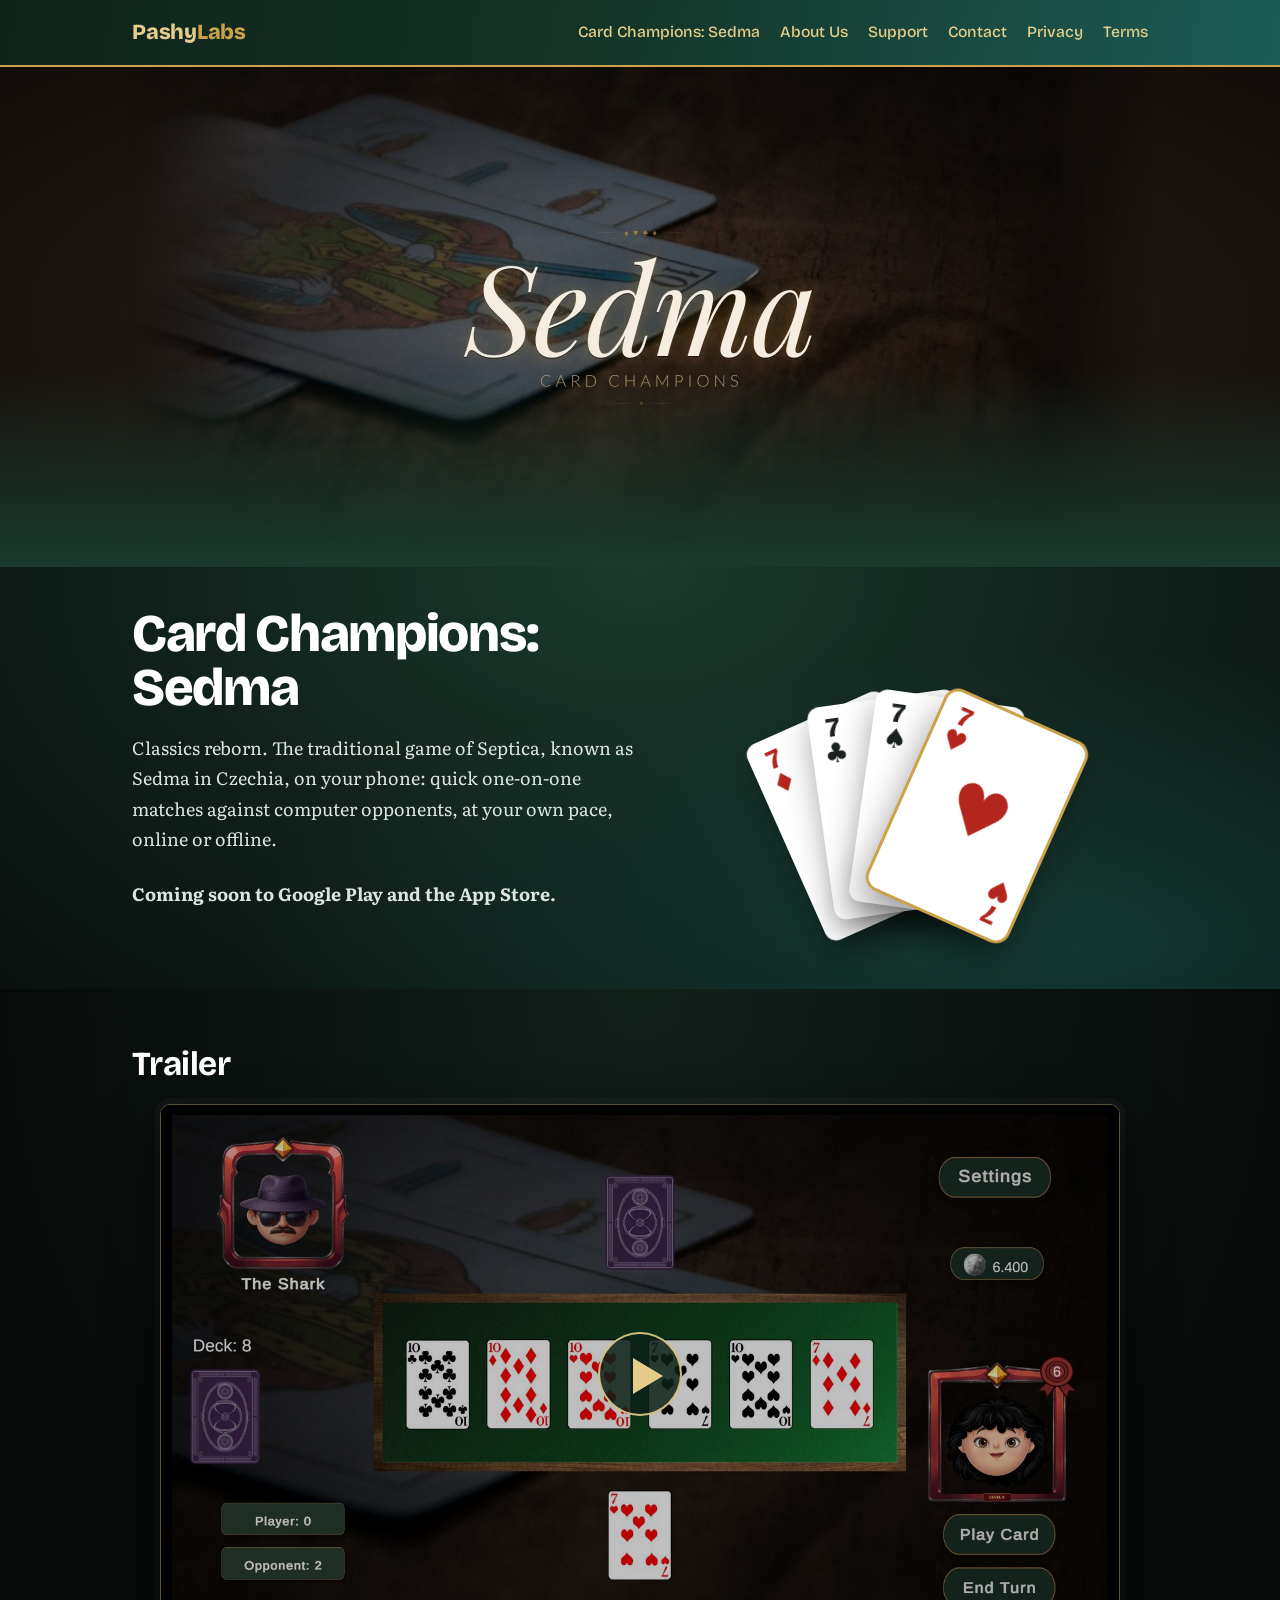
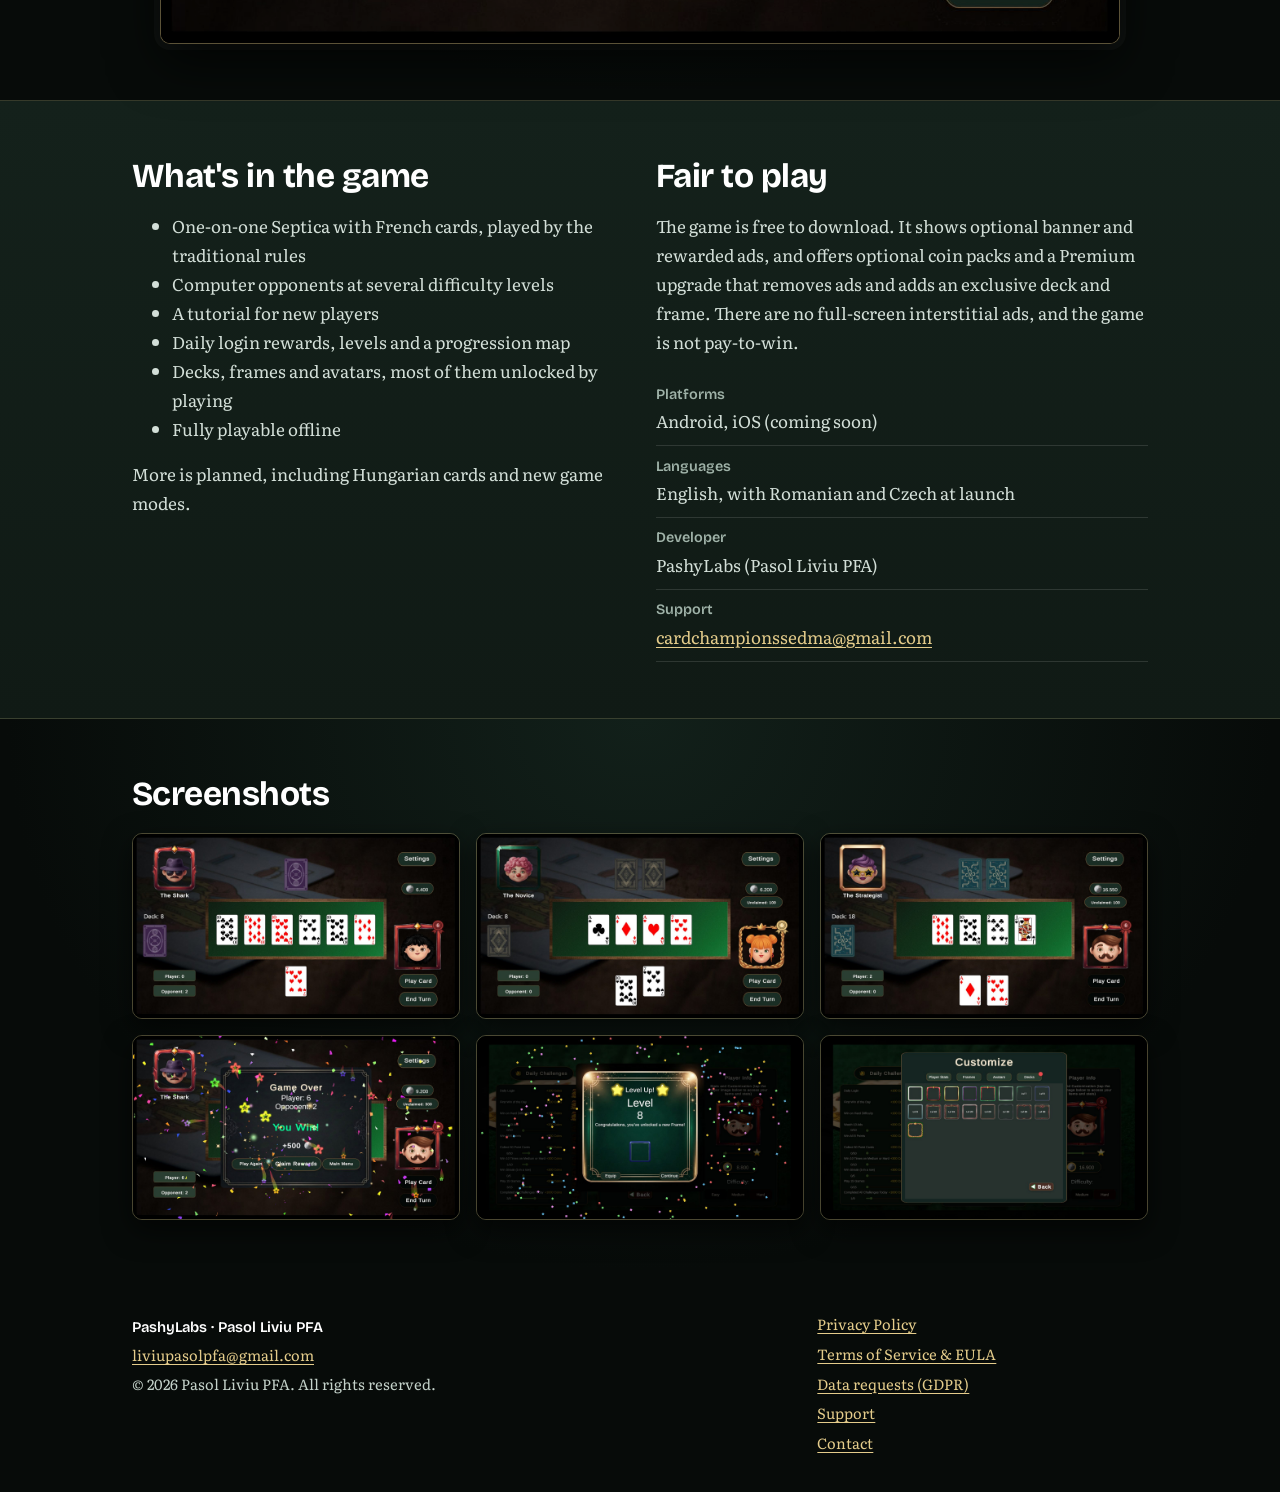
==== commit c150bc26: "Version 5" ====
--- a/index.html
+++ b/index.html
@@ -10,7 +10,7 @@
 <meta property="og:description" content="The classic Septica card game for Android and iOS, by PashyLabs.">
 <meta property="og:image" content="https://pashylabs.com/assets/sedma-banner.jpg">
 <meta property="og:type" content="website">
-<link rel="stylesheet" href="style.css?v=4">
+<link rel="stylesheet" href="style.css?v=5">
 <link rel="icon" href="assets/icon.png">
 </head>
 <body class="dark">
@@ -53,9 +53,13 @@
   <section class="section stage" id="trailer">
     <div class="wrap">
       <h2>Trailer</h2>
-      <video class="trailer" controls preload="metadata" poster="assets/trailer-poster.jpg" playsinline>
-        <source src="assets/sedma-trailer.mp4" type="video/mp4">
-      </video>
+      <div class="trailer yt" id="yt" data-id="ff4hHvJUg2g">
+        <button type="button" class="yt-play" aria-label="Play the Card Champions: Sedma trailer on YouTube">
+          <img src="assets/screenshot-1.jpg" alt="" width="1600" height="900" loading="lazy">
+          <span class="yt-icon" aria-hidden="true"></span>
+        </button>
+        <noscript><a href="https://youtu.be/ff4hHvJUg2g">Watch the trailer on YouTube</a></noscript>
+      </div>
     </div>
   </section>
 
@@ -91,9 +95,9 @@
       <h2>Screenshots</h2>
       <div class="shots">
         <a href="assets/screenshot-1.jpg"><img src="assets/screenshot-1.jpg" width="1600" height="900" alt="A round in progress against the opponent The Shark, with six cards on the table" loading="lazy"></a>
-        <a href="assets/screenshot-2.jpg"><img src="assets/screenshot-2.jpg" width="1600" height="900" alt="A round against The Strategist, played with a teal card-back deck" loading="lazy"></a>
-        <a href="assets/screenshot-3.jpg"><img src="assets/screenshot-3.jpg" width="1600" height="900" alt="Victory screen with a coin reward and confetti" loading="lazy"></a>
-        <a href="assets/screenshot-4.jpg"><img src="assets/screenshot-4.jpg" width="1600" height="900" alt="Game mode menu with daily challenges, player info and difficulty choice" loading="lazy"></a>
+        <a href="assets/screenshot-2.jpg"><img src="assets/screenshot-2.jpg" width="1600" height="900" alt="A round against The Novice, played with a dark patterned card-back deck" loading="lazy"></a>
+        <a href="assets/screenshot-3.jpg"><img src="assets/screenshot-3.jpg" width="1600" height="900" alt="A round against The Strategist, played with a teal card-back deck" loading="lazy"></a>
+        <a href="assets/screenshot-4.jpg"><img src="assets/screenshot-4.jpg" width="1600" height="900" alt="Victory screen with a coin reward and confetti" loading="lazy"></a>
         <a href="assets/screenshot-5.jpg"><img src="assets/screenshot-5.jpg" width="1600" height="900" alt="Level Up panel announcing a newly unlocked frame" loading="lazy"></a>
         <a href="assets/screenshot-6.jpg"><img src="assets/screenshot-6.jpg" width="1600" height="900" alt="Customize panel with frames to unlock at higher levels" loading="lazy"></a>
       </div>
@@ -151,5 +155,19 @@
   document.addEventListener('keydown', function (e) { if (e.key === 'Escape' && !box.hidden) close(); });
 })();
 </script>
+<script>
+(function(){
+  var box=document.getElementById('yt'); if(!box) return;
+  var btn=box.querySelector('.yt-play');
+  btn.addEventListener('click',function(){
+    var f=document.createElement('iframe');
+    f.src='https://www.youtube-nocookie.com/embed/'+box.dataset.id+'?autoplay=1&rel=0';
+    f.title='Card Champions: Sedma trailer';
+    f.allow='autoplay; encrypted-media; picture-in-picture; fullscreen';
+    f.allowFullscreen=true;
+    box.replaceChild(f,btn);
+  });
+})();
+</script>
 </body>
 </html>
--- a/style.css
+++ b/style.css
@@ -287,3 +287,13 @@
   background: transparent; border: 0; cursor: pointer; padding: .25rem .6rem;
 }
 body.lb-open { overflow: hidden; }
+
+/* YouTube click-to-load trailer */
+.trailer.yt { position: relative; overflow: hidden; }
+.trailer.yt iframe, .trailer.yt .yt-play { position: absolute; inset: 0; width: 100%; height: 100%; border: 0; }
+.yt-play { padding: 0; margin: 0; background: #000; cursor: pointer; border: 0; display: block; }
+.yt-play img { width: 100%; height: 100%; object-fit: cover; display: block; opacity: .75; transition: opacity .2s; }
+.yt-play:hover img, .yt-play:focus-visible img { opacity: .95; }
+.yt-icon { position: absolute; left: 50%; top: 50%; width: 84px; height: 84px; margin: -42px 0 0 -42px; border-radius: 50%; background: rgba(14,34,25,.85); border: 2px solid rgba(228,204,139,.9); }
+.yt-icon::after { content: ""; position: absolute; left: 33px; top: 24px; border-style: solid; border-width: 18px 0 18px 30px; border-color: transparent transparent transparent #E4CC8B; }
+.yt-play:focus-visible { outline: 3px solid #E4CC8B; outline-offset: -3px; }
